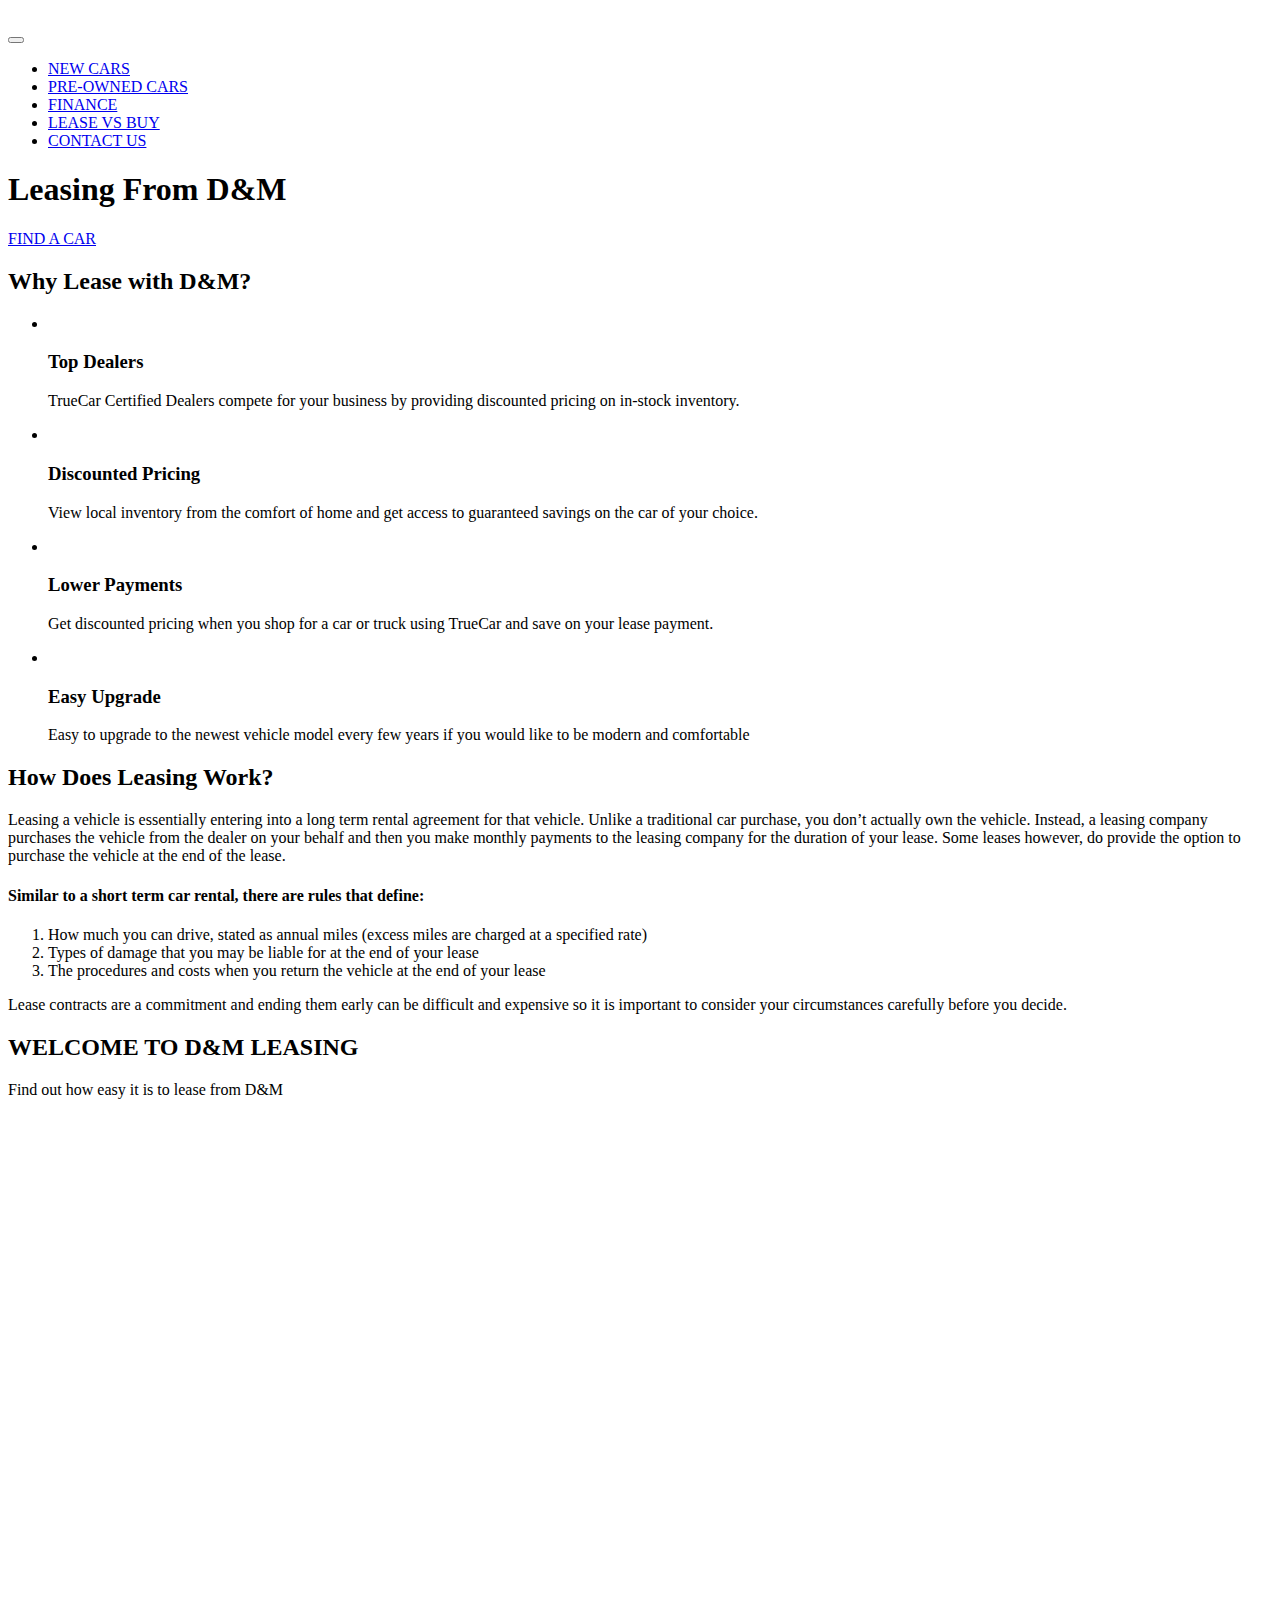
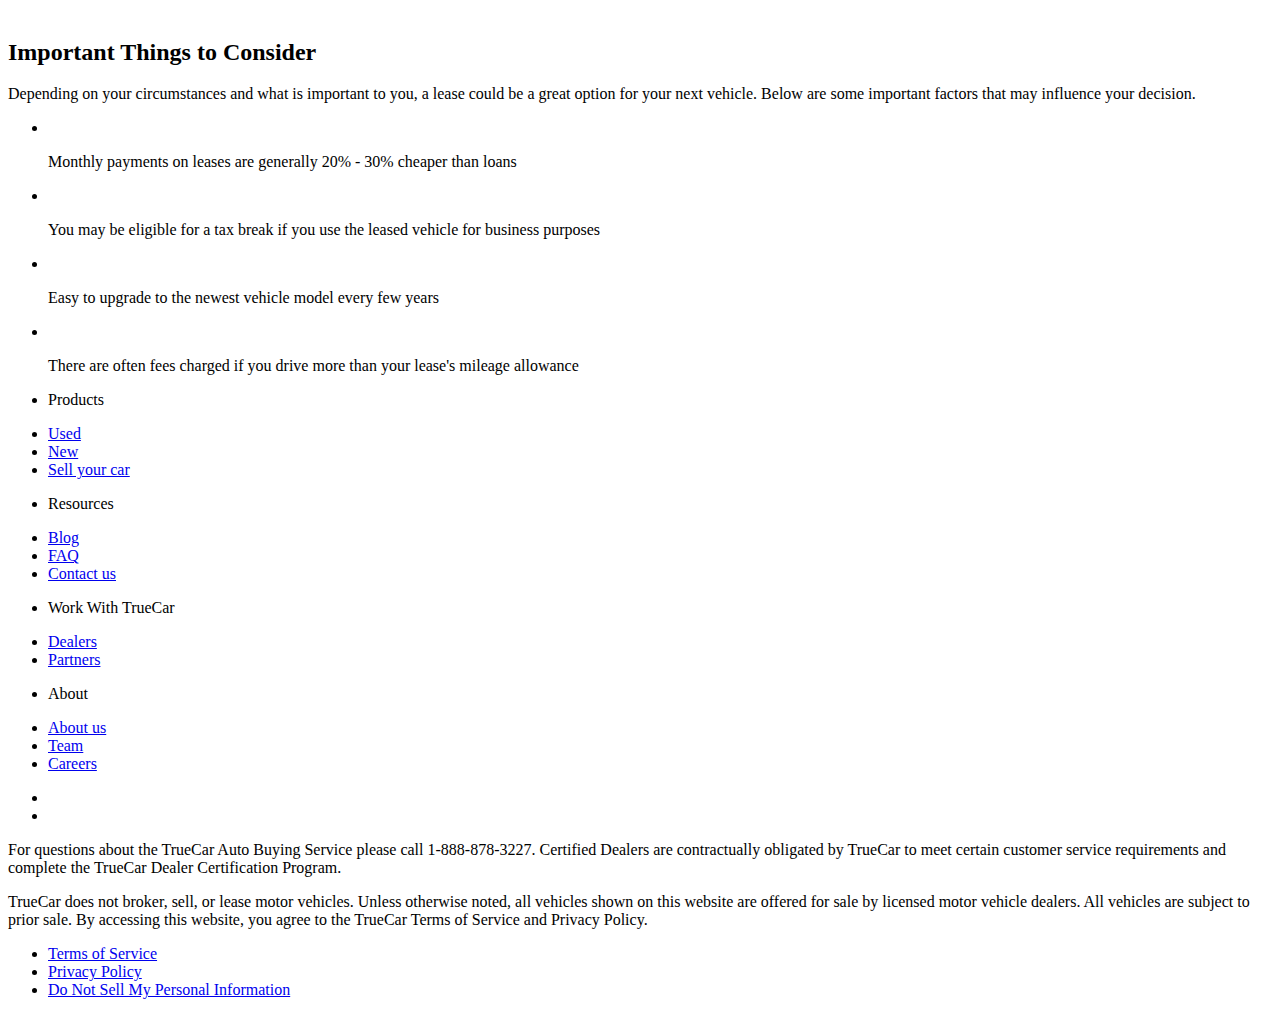
==== index.html @ e1362cfe "Add files via upload" ====
<!DOCTYPE html>
<html lang="en">

<head>
    <meta charset="UTF-8">
    <meta name="viewport" content="width=device-width, initial-scale=1.0">
    <title>Document</title>
    <link href="https://fonts.googleapis.com/css?family=Inter" rel="stylesheet" type="text/css">
    <link rel="stylesheet" href="https://cdn.jsdelivr.net/npm/swiper@11/swiper-bundle.min.css" />  <!-- чтобы не было конфликтов важно подкл. перед нашим style.css. (для слайдера с сайта https://swiperjs.com/) -->
    <link rel="stylesheet" href="css/style.css">
</head>

<body>
    <div class="wrapper">
        <header class="header header-main">
            <div class="container">
                <div class="header__inner">
                    <a href="index.html" class="logo">
                        <img class="logo__img" src="images/logo.svg" alt="">
                    </a>
                    <nav class="menu">
                        <button class="menu__btn">     <!-- для адаптации -->
                            <span></span>
                            <span></span>
                            <span></span>
                        </button>
                        <ul class="menu__list">
                            <li class="menu__list-item">
                                <a href="new-cars.html" class="menu__list-link">NEW CARS</a>
                            </li>
                            <li class="menu__list-item">
                                <a href="pre-owned.html" class="menu__list-link">PRE-OWNED CARS</a>
                            </li>
                            <li class="menu__list-item">
                                <a href="finance.html" class="menu__list-link">FINANCE</a>
                            </li>
                            <li class="menu__list-item">
                                <a href="lease.html" class="menu__list-link">LEASE VS BUY</a>
                            </li>
                            <li class="menu__list-item">
                                <a href="contacts.html" class="menu__list-link">CONTACT US</a>
                            </li>
                        </ul>
                    </nav>
                </div>
            </div>
        </header>
        <main class="main">
            <section class="top">
                <div class="container">
                    <h1 class="title">
                        Leasing From D&M
                    </h1>
                    <a href="new-cars.html" class="top__link">
                        FIND A CAR
                    </a>
                </div>
            </section>
            <div class="slider"> <!-- зайти на сайт https://swiperjs.com/ - Get Started -->
                <div class="swiper">
                    <div class="swiper-wrapper">
                        <div class="swiper-slide" style="background-image: url(images/slide-1.jpg);"></div>
                        <div class="swiper-slide" style="background-image: url(images/slide-2.jpg);"></div>
                        <div class="swiper-slide" style="background-image: url(images/slide-1.jpg);"></div>
                        <div class="swiper-slide" style="background-image: url(images/slide-2.jpg);"></div>
                    </div>
                    <div class="swiper-pagination"></div>
                </div>
            </div>
            <section class="why-lease">
                <div class="container">
                    <h2 class="section-title">
                        Why Lease with D&M?
                    </h2>
                    <ul class="why-lease__list">
                        <li class="why-lease__item">
                            <img class="why-lease__item-img" src="images/why-lease-1.svg" alt="">
                            <h3 class="why-lease__item-title">
                                Top Dealers
                            </h3>
                            <p class="why-lease__item-text">
                                TrueCar Certified Dealers compete for your business by providing discounted pricing on in-stock inventory.
                            </p>
                        </li>
                        <li class="why-lease__item">
                            <img class="why-lease__item-img" src="images/why-lease-2.svg" alt="">
                            <h3 class="why-lease__item-title">
                                Discounted Pricing
                            </h3>
                            <p class="why-lease__item-text">
                                View local inventory from the comfort of home and get access to guaranteed savings on the car of your choice.
                            </p>
                        </li>
                        <li class="why-lease__item">
                            <img class="why-lease__item-img" src="images/why-lease-3.svg" alt="">
                            <h3 class="why-lease__item-title">
                                Lower Payments
                            </h3>
                            <p class="why-lease__item-text">
                                Get discounted pricing when you shop for a car or truck using TrueCar and save on your lease payment.
                            </p>
                        </li>
                        <li class="why-lease__item">
                            <img class="why-lease__item-img" src="images/why-lease-4.svg" alt="">
                            <h3 class="why-lease__item-title">
                                Easy Upgrade
                            </h3>
                            <p class="why-lease__item-text">
                                Easy to upgrade to the newest vehicle model every few years if you would like to be modern and comfortable
                            </p>
                        </li>
                    </ul>
                </div>
            </section>
            <section class="how-does">
                <div class="container">
                    <div class="how-does__inner">
                        <h2 class="section-title">
                            How Does Leasing Work?
                        </h2>
                        <p class="how-does__text">
                            Leasing a vehicle is essentially entering into a long term rental agreement for that vehicle. Unlike a traditional car purchase, you don’t actually own the vehicle. Instead, a leasing company purchases the vehicle from the dealer on your behalf and then you make monthly payments to the leasing company for the duration of your lease. Some leases however, do provide the option to purchase the vehicle at the end of the lease.
                        </p>
                        <h4 class="how__does-title">
                            Similar to a short term car rental, there are rules that define:
                        </h4>
                        <ol class="how__does-list">
                            <li class="how__does-item">
                                How much you can drive, stated as annual miles (excess miles are charged at a specified rate)
                            </li>
                            <li class="how__does-item">
                                Types of damage that you may be liable for at the end of your lease
                            </li>
                            <li class="how__does-item">
                                The procedures and costs when you return the vehicle at the end of your lease
                            </li>
                        </ol>
                        <p class="how-does__text">
                            Lease contracts are a commitment and ending them early can be difficult and expensive so it is important to consider your circumstances carefully before you decide.
                        </p>
                    </div>
                </div>
            </section>
            <section class="video">
                <div class="container">
                    <h2 class="section-title video__title">
                        WELCOME TO D&M LEASING
                    </h2>
                    <p class="video__text">
                        Find out how easy it is to lease from D&M
                    </p>
                    <iframe class="video__content" width="1000" height="500" src="https://www.youtube.com/embed/5iivwe7GJz4?si=fmu6ma99NvH--dyZ" title="YouTube video player" frameborder="0" allow="accelerometer; autoplay; clipboard-write; encrypted-media; gyroscope; picture-in-picture; web-share" referrerpolicy="strict-origin-when-cross-origin" allowfullscreen></iframe>
                </div>
            </section>
            <section class="important">
                <div class="container">
                    <h2 class="section-title important__title">
                        Important Things to Consider
                    </h2>
                    <p class="important__text">
                        Depending on your circumstances and what is important to you, a lease could be a great option for your next vehicle. Below are some important factors that may influence your decision.
                    </p>
                    <ul class="important__list">
                        <li class="important__item">
                            <img class="important__item-img" src="images/imp-1.jpg" alt="">
                            <p class="important__item-text">
                                Monthly payments on leases are generally 20% - 30% cheaper than loans
                            </p>
                        </li>
                        <li class="important__item">
                            <img class="important__item-img" src="images/imp-2.jpg" alt="">
                            <p class="important__item-text">
                                You may be eligible for a tax break if you use the leased vehicle for business purposes
                            </p>
                        </li>
                        <li class="important__item">
                            <img class="important__item-img" src="images/imp-3.jpg" alt="">
                            <p class="important__item-text">
                                Easy to upgrade to the newest vehicle model every few years
                            </p>
                        </li>
                        <li class="important__item">
                            <img class="important__item-img" src="images/imp-4.jpg" alt="">
                            <p class="important__item-text">
                                There are often fees charged if you drive more than your lease's mileage allowance
                            </p>
                        </li>
                    </ul>
                </div>
            </section>
        </main>
        <footer class="footer">
            <div class="container">
                <nav class="footer__menu">
                    <ul class="footer__menu-list">
                        <li class="footer__menu-item">
                            <p class="footer__menu-title">Products</p>
                        </li>
                        <li class="footer__menu-item">
                            <a href="#" class="footer__menu-link">Used</a>
                        </li>
                        <li class="footer__menu-item">
                            <a href="#" class="footer__menu-link">New</a>
                        </li>
                        <li class="footer__menu-item">
                            <a href="#" class="footer__menu-link">Sell your car</a>
                        </li>
                    </ul>
                    <ul class="footer__menu-list">
                        <li class="footer__menu-item">
                            <p class="footer__menu-title">Resources</p>
                        </li>
                        <li class="footer__menu-item">
                            <a href="#" class="footer__menu-link">Blog</a>
                        </li>
                        <li class="footer__menu-item">
                            <a href="#" class="footer__menu-link">FAQ</a>
                        </li>
                        <li class="footer__menu-item">
                            <a href="#" class="footer__menu-link">Contact us</a>
                        </li>
                    </ul>
                    <ul class="footer__menu-list">
                        <li class="footer__menu-item">
                            <p class="footer__menu-title">Work With TrueCar</p>
                        </li>
                        <li class="footer__menu-item">
                            <a href="#" class="footer__menu-link">Dealers</a>
                        </li>
                        <li class="footer__menu-item">
                            <a href="#" class="footer__menu-link">Partners</a>
                        </li>
                    </ul>
                    <ul class="footer__menu-list">
                        <li class="footer__menu-item">
                            <p class="footer__menu-title">About</p>
                        </li>
                        <li class="footer__menu-item">
                            <a href="#" class="footer__menu-link">About us</a>
                        </li>
                        <li class="footer__menu-item">
                            <a href="#" class="footer__menu-link">Team</a>
                        </li>
                        <li class="footer__menu-item">
                            <a href="#" class="footer__menu-link">Careers</a>
                        </li>
                    </ul>
                </nav>
                <ul class="app">
                    <li class="app__item">
                        <a href="#" class="app__item-link">
                            <img class="app__item-img" src="images/appstore.svg" alt="">
                        </a>
                    </li>
                    <li class="app__item">
                        <a href="#" class="app__item-link">
                            <img class="app__item-img" src="images/googleplay.svg" alt="">
                        </a>
                    </li>
                </ul>
                <div class="footer__copy">
                    <p class="footer__copy-text">
                        For questions about the TrueCar Auto Buying Service please call 1-888-878-3227.
                        Certified Dealers are contractually obligated by TrueCar to meet certain customer service
                        requirements and complete the TrueCar Dealer Certification Program.
                    </p>
                    <p class="footer__copy-text">
                        TrueCar does not broker, sell, or lease motor vehicles. Unless otherwise noted, all vehicles
                        shown on this website are offered for sale by licensed motor vehicle dealers. All vehicles are
                        subject to prior sale. By accessing this website, you agree to the TrueCar Terms of Service and
                        Privacy Policy.
                    </p>
                </div>
                <nav class="copy__nav">
                    <ul class="copy__nav-list">
                        <li class="copy__nav-item">
                            <a href="#" class="copy__nav-link">Terms of Service</a>
                        </li>
                        <li class="copy__nav-item">
                            <a href="#" class="copy__nav-link">Privacy Policy</a>
                        </li>
                        <li class="copy__nav-item">
                            <a href="#" class="copy__nav-link">Do Not Sell My Personal Information</a>
                        </li>
                    </ul>
                </nav>
            </div>
        </footer>
    </div>


    <script src="https://cdn.jsdelivr.net/npm/swiper@11/swiper-bundle.min.js"></script> <!-- для слайдера с сайта https://swiperjs.com/ -->
    <script src="js/main.js"></script>
</body>

</html>
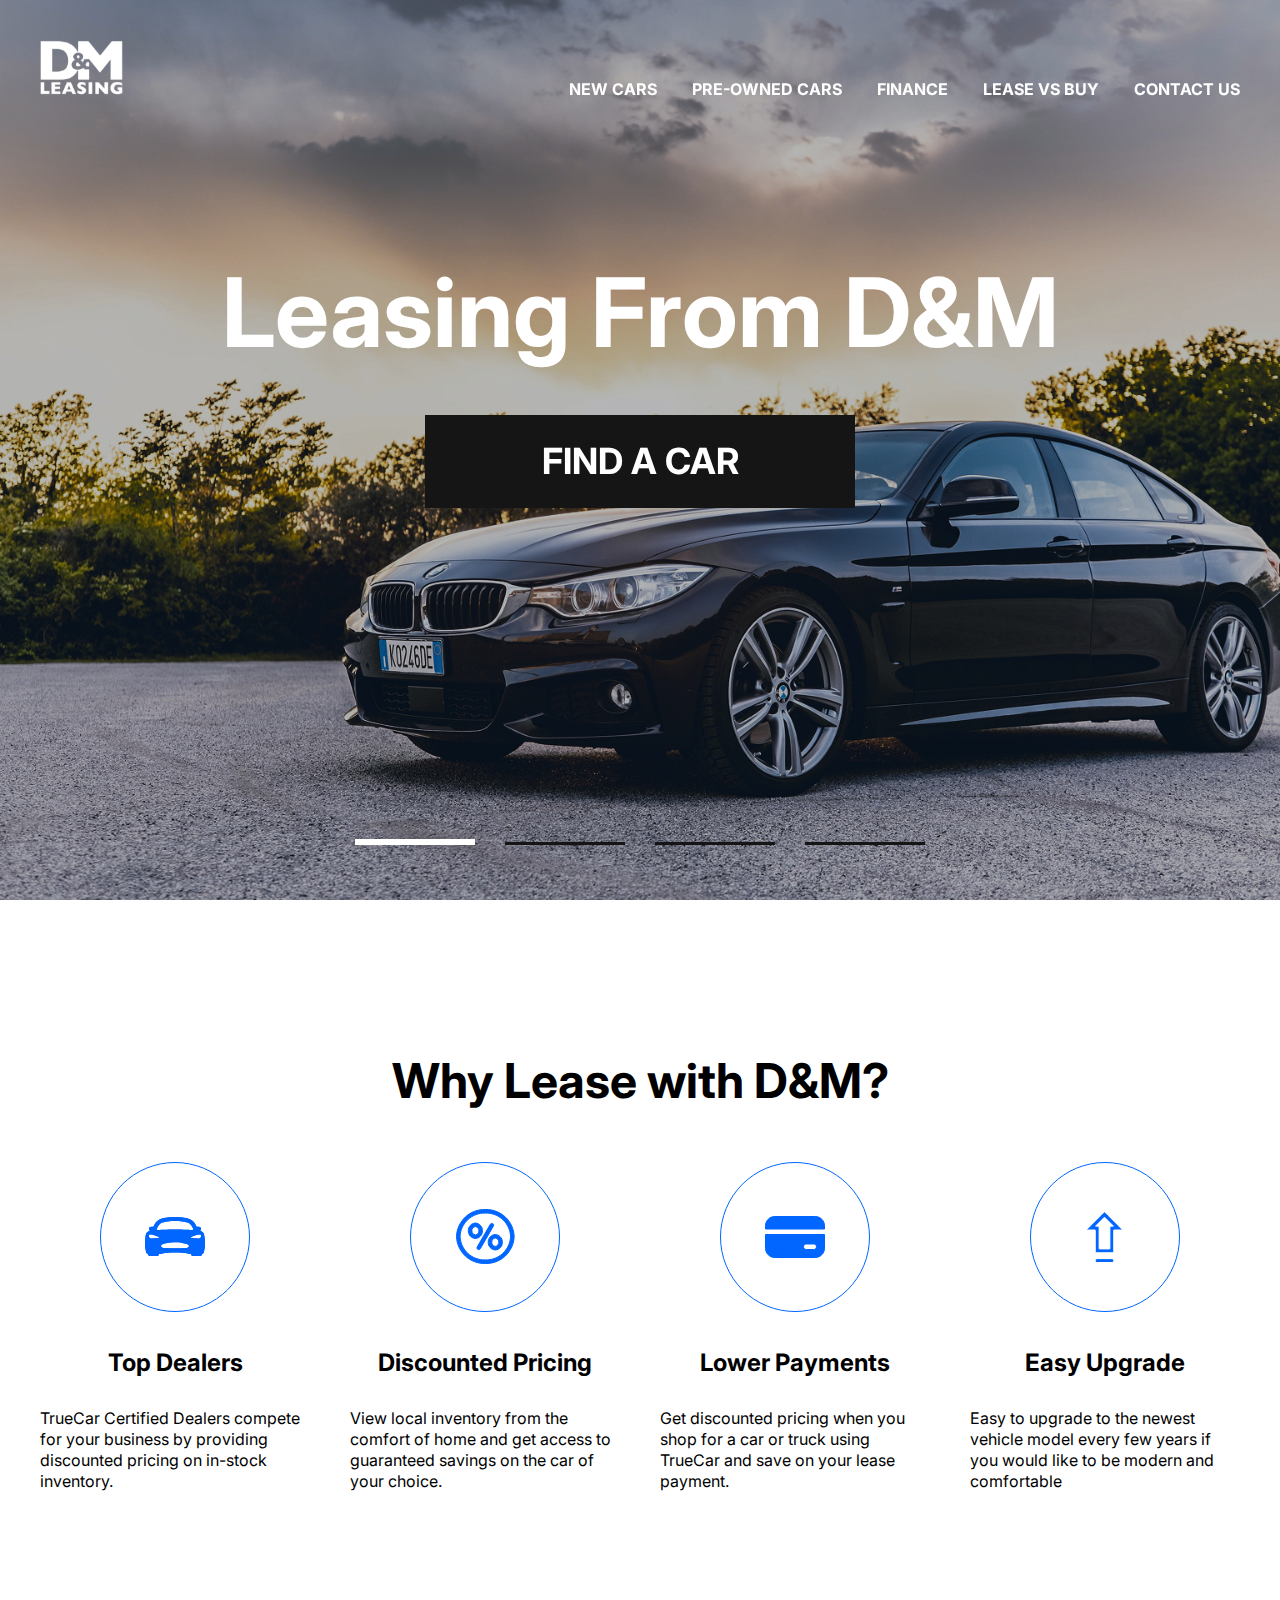
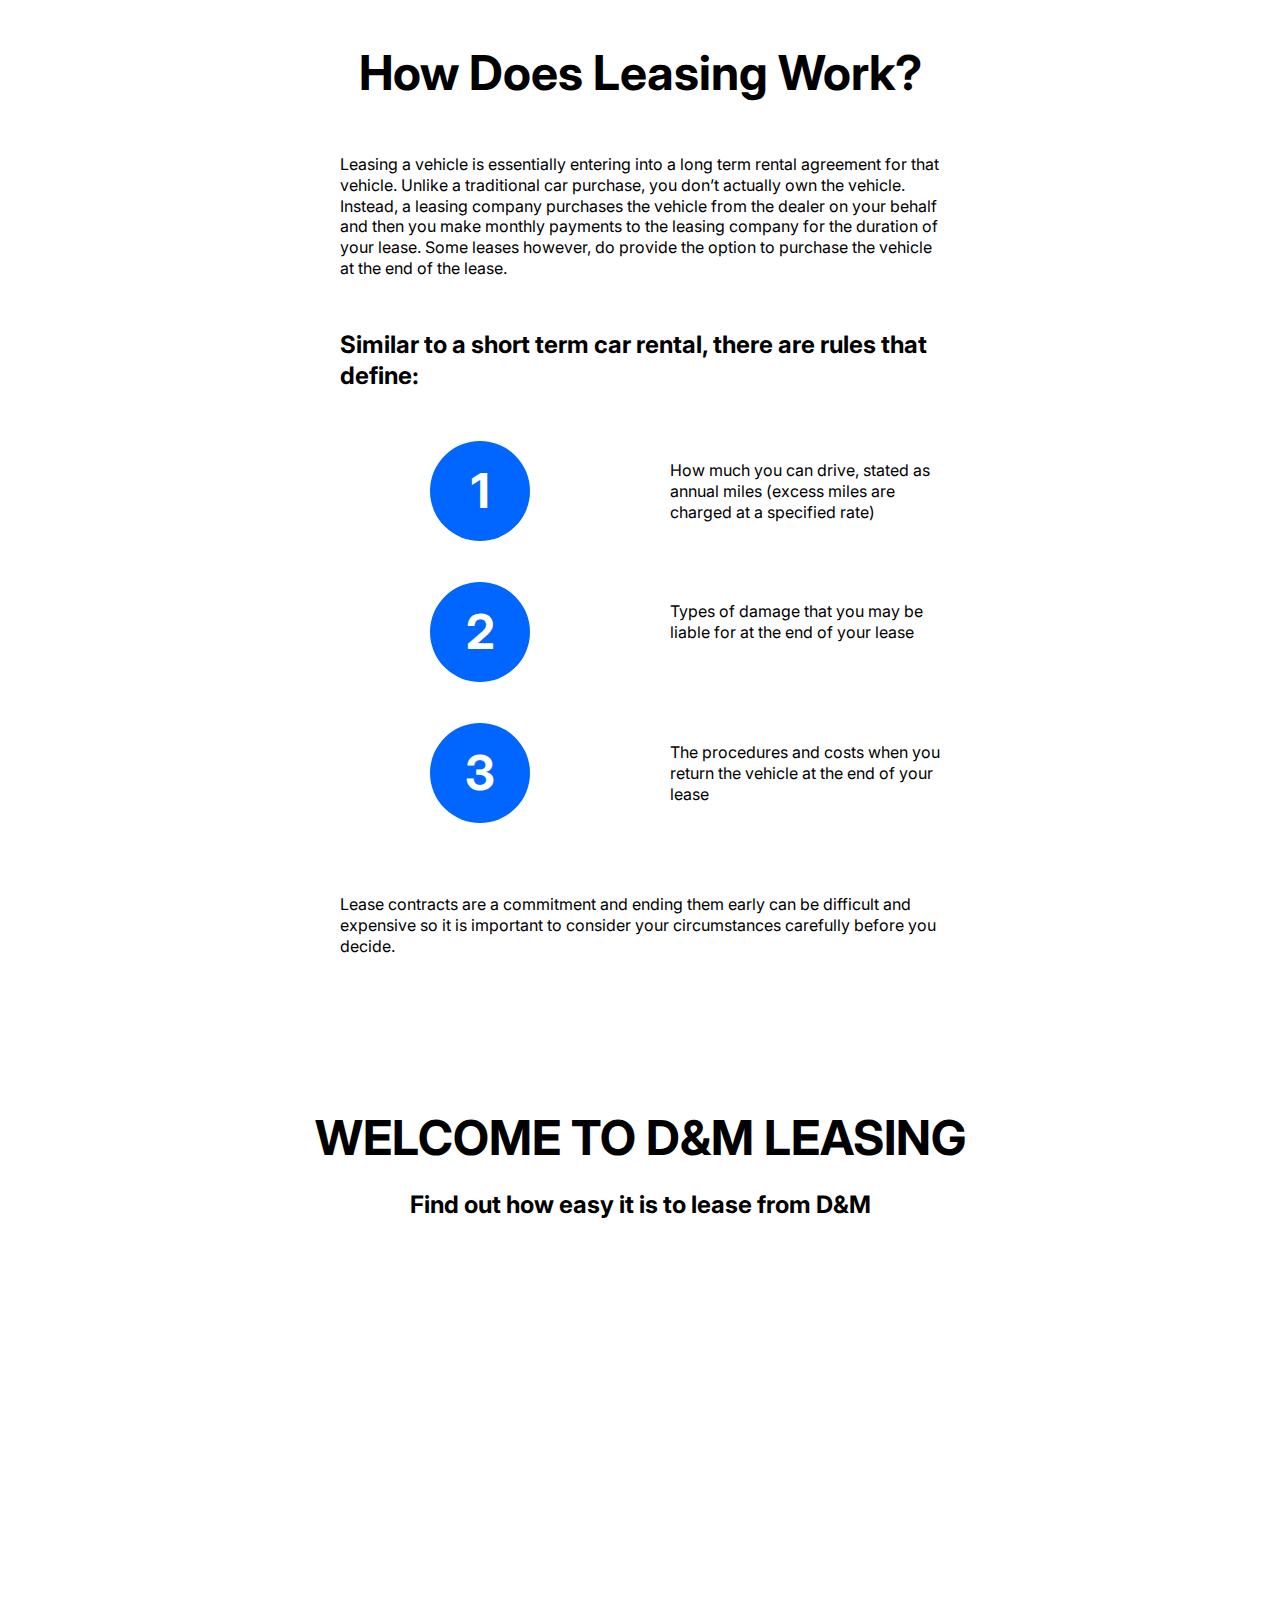
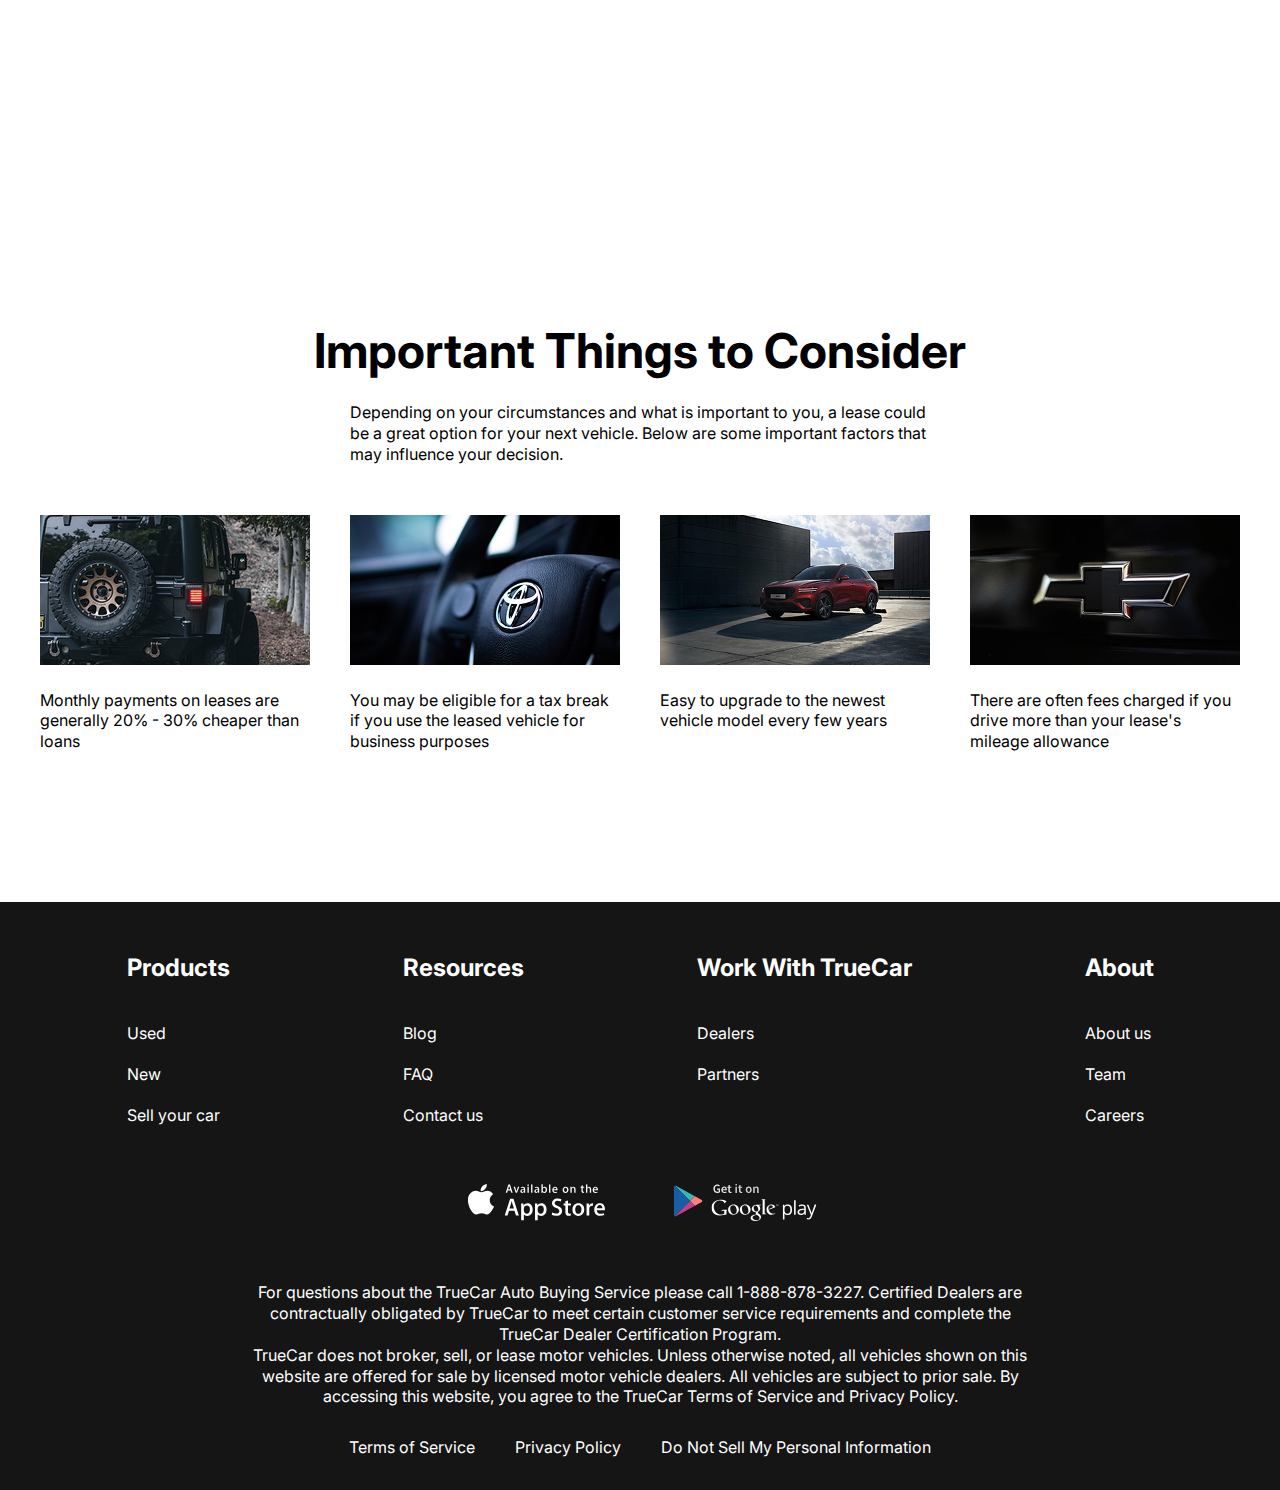
==== commit 4301e897: "Update index.html" ====
--- a/index.html
+++ b/index.html
@@ -4,7 +4,8 @@
 <head>
     <meta charset="UTF-8">
     <meta name="viewport" content="width=device-width, initial-scale=1.0">
-    <title>Document</title>
+    <title>Lease cars</title>
+    <link rel="icon" href="images/icon.png" sizes="32*32">
     <link href="https://fonts.googleapis.com/css?family=Inter" rel="stylesheet" type="text/css">
     <link rel="stylesheet" href="https://cdn.jsdelivr.net/npm/swiper@11/swiper-bundle.min.css" />  <!-- чтобы не было конфликтов важно подкл. перед нашим style.css. (для слайдера с сайта https://swiperjs.com/) -->
     <link rel="stylesheet" href="css/style.css">
@@ -293,4 +294,4 @@
     <script src="js/main.js"></script>
 </body>
 
-</html>+</html>
--- a/css/style.css
+++ b/css/style.css
@@ -0,0 +1,680 @@
+html{
+    box-sizing: border-box;
+}
+*, *::after, *::before {
+    box-sizing: inherit;  /* как у родителя */
+    margin: 0;
+    padding: 0;
+    /* outline: 1px solid red; */
+}
+html,
+body {
+    height: 100%;
+}
+ul {
+    list-style: none;
+}
+a {
+    text-decoration: none;
+    color: inherit;  /* как у родителя */
+}
+body {
+    font-family: 'Inter', sans-serif;
+    font-size: 16px;
+    font-weight: 400;
+    line-height: 1.3;
+}
+
+.header {
+    background-color: #151515;
+}
+.header-main {
+    background-color: transparent;  /* прозрачный */
+    position: absolute;  /* для картинки слайдера */
+    z-index: 10;  /* для картинки слайдера; чтобы работала ссылка z-index должен быть выше */
+    left: 0;    /* растянуть контент, который сдвинулся */
+    right: 0;   /* растянуть контент, который сдвинулся */
+}
+.section-title {
+    margin-bottom: 50px;
+    font-size: 48px;
+    font-weight: 700;
+    text-align: center;
+}
+.wrapper {
+    min-height: 100%;
+    display: flex;
+    flex-direction: column;
+}
+.container {
+    max-width: 1220px;  /* 1200 + padding 10+10 */
+    margin: 0 auto;
+    padding: 0 10px;
+}
+.header__inner {
+    padding-top: 40px;
+    padding-bottom: 45px;
+    display: flex;
+    justify-content: space-between;
+    align-items: flex-end; /* прижмет к низу */
+}
+.menu__list {
+    display: flex;
+    gap: 35px;
+}
+.menu__list-link {
+    color: #fff;
+    text-transform: uppercase;
+    font-weight: 700;
+}
+.menu__list-link--active { /* модификатор активной страницы, класс прописать в html в <a> в каждой странице 1 раз возле соответствующей ссылке, указывающей на данную страницу */
+    color: #0066FF;
+}
+
+.footer {
+    background-color: #151515;
+    padding: 50px 0 32px;  /* сверху по-бокам снизу */
+    color: #fff;
+}
+.footer__menu {
+    display: flex;
+    justify-content: space-around;
+    margin-bottom: 50px;
+}
+.footer__menu-list {
+    /* min-width: 250px;  - на всякий случай фиксируем максимальную ширину, для адаптива мешает */
+}
+.footer__menu-title {
+    font-size: 24px;
+    font-weight: 700;
+    padding-bottom: 20px;
+}
+.footer__menu-item + .footer__menu-item {  /* селектор "+" считывает с 2-го элемента */
+    padding-top: 20px;
+}
+.app {
+    display: flex;
+    justify-content: center;
+    gap: 40px;
+    margin-bottom: 52px;
+}
+.footer__copy {
+    max-width: 800px;
+    margin: 0 auto 30px; /* сверху по-бокам снизу */
+    text-align: center;
+}
+.copy__nav-list {
+    display: flex;
+    justify-content: center;
+    gap: 40px;
+}
+main {
+    flex-grow: 1; /* заполняет собой всю высоту */
+}
+.top {
+    color: #fff;
+    text-align: center;
+    padding-top: 250px; /* изначально было 105px, после position: absolute отступ считается от верха страницы */
+    padding-bottom: 50px;
+    position: absolute;  /* для картинки слайдера */
+    z-index: 5;  /* для картинки слайдера */
+    left: 0;    /* растянуть контент, который сдвинулся */
+    right: 0;   /* растянуть контент, который сдвинулся */
+}
+.title {
+    padding-bottom: 40px;
+    font-size: 96px;
+    font-weight: 700;
+}
+.top__link {
+    background-color: #151515;
+    padding: 23px;  /* чтобы зарезервировать отступ по бокам */
+    max-width: 430px;
+    width: 100%;   /* чтобы применилась max-width */
+    display: inline-block;  /* чтобы отступы работали, т.к. тег <а> строчный */
+    text-transform: uppercase;
+    font-size: 36px;
+    font-weight: 700;
+}
+/* .swiper-wrapper {
+    background: rgba(21,21,21,0.3);  - не работает затемнение
+} */
+.swiper-slide {
+    height: 100vh;  /* 100% высоты экрана */
+    background-size: cover;  /* чтобы картинка заполнила всю ширину */
+    background-position: center;
+    position: relative;    /* для наложение затемняющего фона */
+}
+.swiper-slide::before {    /* наложение затемняющего фона */
+    content: "";
+    position: absolute;
+    inset: 0;  /* Располагает элемент (::before) во всю ширину и высоту родителя */
+    background: rgba(21, 21, 21, 0.3);
+    z-index: 1;
+}
+.swiper-pagination-bullet {  /* найти в dev tool класс отображ.передвиж. слайдера и стилизировать под макет */
+    width: 120px;
+    height: 3px;
+    background-color: #151515;
+    border-radius: 0;
+    opacity: 1;  /* убирает прозрачность */ 
+}
+/* найти в dev tool класс отображ.передвиж. слайдера и стилизировать под макет */
+.swiper-pagination-horizontal.swiper-pagination-bullets .swiper-pagination-bullet {
+    margin: 0 15px;
+}
+.swiper-pagination-bullets.swiper-pagination-horizontal {
+    bottom: 50px;
+}
+
+.swiper-pagination-bullet-active {
+    height: 6px;
+    background-color: #fff;
+}
+
+.why-lease {
+    padding: 150px 0;
+}
+.why-lease__list {
+    display: grid;
+    grid-template-columns: repeat(4, 1fr);
+    gap: 40px;
+    text-align: center;
+}
+.why-lease__item-img {
+    margin-bottom: 30px;
+}
+.why-lease__item-title {
+    margin-bottom: 30px;
+    font-size: 24px;
+    font-weight: 700;
+}
+.why-lease__item-text {
+    text-align: left;
+}
+.how-does {
+    padding-bottom: 150px;
+}
+.how-does__inner {
+    max-width: 600px;
+    margin: 0 auto;
+}
+.how__does-title {
+    font-size: 24px;
+    font-weight: 700;
+    padding-top: 50px;
+}
+.how__does-list {
+    padding: 50px 0 70px;
+    counter-reset: myCounter;
+}
+.how__does-item {
+    list-style-type: none;
+    width: 270px;
+    position: relative;
+    margin-left: auto;
+    box-sizing: content-box;
+    padding: 19px 0 19px 240px;
+    min-height: 63px;
+}
+.how__does-item + .how__does-item {   /* селектор "+" считывает с 2-го элемента */
+    margin-top: 40px;
+}
+.how__does-item::before {
+    counter-increment: myCounter;
+    content: counter(myCounter);
+    display: flex;
+    justify-content: center;
+    align-items: center;
+    font-size: 48px;
+    font-weight: 700;
+    background-color: #0066FF;
+    width: 100px;
+    height: 100px;
+    border-radius: 50%;
+    color: #fff;
+    position: absolute;
+    left: 0;
+    top: 0;
+}
+.video {
+    padding-bottom: 150px;
+}
+.video__title {
+    margin-bottom: 20px;
+}
+.video__text {
+    font-size: 24px;
+    font-weight: 700;
+    margin-bottom: 50px;
+    text-align: center;
+}
+.video__content {
+    margin: 0 auto;
+    display: block;  /* чтобы применился margin */
+}
+.important {
+    padding-bottom: 150px;
+}
+.important__title {
+    margin-bottom: 20px;
+}
+.important__text {
+    max-width: 580px;
+    margin: 0 auto 50px;
+}
+.important__list {
+    display: grid;
+    grid-template-columns: repeat(4, 1fr);
+    gap: 40px;
+}
+.important__item-img {
+    margin-bottom: 20px;
+}
+
+.contacts {
+    padding: 100px 0 150px;
+}
+.contacts__title {
+    margin-bottom: 20px;
+}
+.contacts__text {
+    text-align: center;
+    font-weight: 700;
+    font-size: 24px;
+    margin-bottom: 50px;
+    padding: 0 100px;  /* если вдруг будет больше текста */
+}
+form {
+    max-width: 580px;
+    margin: 0 auto;
+    display: flex;
+    justify-content: space-between;
+    flex-wrap: wrap;
+}
+.form__input {
+    width: 270px;
+    padding: 18px 20px;
+    display: inline-block;
+    border: 1px solid #0066FF;
+    margin-bottom: 50px;
+    font-family: 'Inter', sans-serif; /* для input лучше указать */
+    font-size: 16px;  /* для input лучше указать */
+    font-weight: 400;  /* для input лучше указать */
+    line-height: 1.3;  /* для input лучше указать */
+    color: #000;  /* для input лучше указать */
+}
+.form__input::placeholder,
+.form__textarea::placeholder {
+    font-family: 'Inter', sans-serif;
+    font-size: 16px;
+    font-weight: 400;
+    line-height: 1.3;
+    color: #000;
+    opacity: 0.5;
+}
+.form__textarea {
+    width: 100%;
+    resize: none;  /* запрещаем увеличиваться */
+    padding: 28px 20px;
+    height: 290px;
+    border: 1px solid #0066FF;
+    font-family: 'Inter', sans-serif;
+    font-size: 16px;
+    font-weight: 400;
+    line-height: 1.3;
+    color: #000;
+    margin-bottom: 50px;
+}
+.form__btn {
+    text-transform: uppercase;
+    color: #fff;
+    background-color: #151515;
+    font-family: 'Inter', sans-serif;
+    font-size: 16px;
+    font-weight: 400;
+    padding: 13px 61px;
+    margin: 0 auto;   /* сработало, потому что это flex-элемент */
+    border: none;
+}
+.blog {
+    padding-bottom: 150px;
+}
+.blog__items {
+    display: grid;
+    grid-template-columns: repeat(2, 1fr);
+    gap: 40px;
+    margin-bottom: 70px;
+}
+.blog__item {
+    display: flex;
+    justify-content: space-between;
+    flex-wrap: wrap;
+}
+.blog__item-img {
+    margin-bottom: 30px;
+    width: 100%;
+}
+.blog__item-title {
+    flex-basis: 446px;
+    font-size: 24px;
+    font-weight: 700;
+}
+.blog__item-link {
+    color: #fff;
+    background-color: #0066FF;
+    padding: 4px 20px;
+}
+.showmore-link {
+    text-transform: uppercase;
+    background-color: #151515;
+    padding: 13px;
+    color: #fff;
+    width: 225px;
+    margin: 0 auto;
+    text-align: center;
+    display: block;
+}
+.choose {
+    padding: 100px 0 150px;
+}
+.tabs {
+    margin-bottom: 70px;
+}
+.tabs__btn {
+    padding: 0 150px 100px;  /* 0-сверху 150-по бокам  100-снизу */
+    display: flex;
+    justify-content: space-between;
+    gap: 80px;
+}
+.tabs__btn-item {
+    font-size: 24px;
+    font-weight: 700;
+    cursor: pointer;
+    border: none;
+    background-color: transparent;
+    padding: 0;
+}
+.tabs__btn-item--active {
+    color: #0066FF;
+}
+.tabs__content-item {
+    display: none;
+    grid-template-columns: repeat(4, 1fr);
+    gap: 100px 40px;  /* по-вертикали по-горизонтали */
+}
+.tabs__content-item.tabs__content-item--active {
+    display: grid;
+}
+.card {
+    text-align: center;
+}
+.card__content {
+    padding: 0 5px;
+    border: 1px solid #0066FF;
+    border-top: 0;
+}
+.card__img {
+    display: block;  /* чтобы у картинки убрать отступ */
+}
+.card__title {
+    padding-top: 20px;
+    font-size: 24px;
+    font-weight: 700;
+    margin-bottom: 20px;
+}
+.card__text {
+    margin-bottom: 20px;
+}
+.card__price {
+    margin-bottom: 20px;
+    font-size: 24px;
+    font-weight: 700;
+}
+.card__link {
+    display: block;
+    color: #0066FF;
+    border: 1px solid #0066FF;
+    border-top: 0;
+}
+.menu__btn {         /* адаптация menu__list */
+    width: 30px;
+    height: 20px;
+    display: flex;
+    flex-direction: column;
+    justify-content: space-between;
+    padding: 0;        /* обнуляем стили по умолчанию */
+    border: none;      /* обнуляем стили по умолчанию */
+    background-color: transparent;      /* обнуляем стили по умолчанию */
+    cursor: pointer;
+    display: none;     /* скрываем, отобразим в @media (max-width: 860px) */
+}
+.menu__btn span {
+    height: 2px;
+    background-color: #fff;
+    width: 100%;
+}
+
+.card__img {
+    width: 100%;    /* картинки при уменьшении экрана - уменьшаются */
+}
+
+.pre-owned {
+    padding: 100px 0 150px;
+}
+.pre-owned__text {
+    text-align: center;
+    font-weight: 700;
+    font-size: 24px;
+    padding: 0 100px;
+}
+.finance {
+    padding: 100px 0 150px;
+}
+.finance__text {
+    text-align: center;
+    font-weight: 700;
+    font-size: 24px;
+    padding: 0 100px;
+}
+.lease {
+    padding: 100px 0 150px;
+}
+.lease__text {
+    text-align: center;
+    font-weight: 700;
+    font-size: 24px;
+    padding: 0 100px;    
+}
+
+@media (max-width: 1180px) {
+    .important__list {
+        gap: 30px 20px;
+    }
+    .important__item-img {
+        width: 100%;
+    }
+    .tabs__content-item {
+        grid-template-columns: repeat(3, 1fr);
+    }
+}
+
+@media (max-width: 1040px){
+    .video__content {
+        width: 100%;
+    }
+    .tabs__btn {
+        padding: 0 0 50px;   /* 50 - снизу */
+        gap: 20px;
+    }
+}
+
+
+@media (max-width: 860px) {
+    .menu__btn {
+        display: flex;
+    }
+    .menu__btn,
+    .logo {
+        position: relative;
+        z-index: 10;
+    }
+    .menu__list {
+        position: absolute;
+        z-index: 5;
+        background-color: #151515;
+        flex-direction: column;
+        align-items: center;
+        top: 0;
+        left: 0;
+        right: 0;
+        bottom: 0;
+        padding-top: 200px;
+        height: 100vh;
+        transform: translateY(-100%);  /* прячем меню */
+        transition: transform 0.3s ease;   /* добавляем плавность */
+    }
+    .menu__list.menu__list--active {
+        transform: translateY(0%);  /* отображаем меню, записан в js */
+    }
+    .why-lease__list {
+        grid-template-columns: repeat(2, 1fr);
+        gap: 20px;
+    }
+    .important__list {
+        grid-template-columns: repeat(2, 1fr);
+    }
+    .tabs__content-item {
+        grid-template-columns: repeat(2, 1fr);
+    }
+}
+
+@media (max-width: 768px) {
+    .title {
+        font-size: 70px;
+    }
+    .top__link {
+        padding: 16px;
+        max-width: 360px;
+        font-size: 28px;
+    }
+    .swiper-pagination-bullet {
+        width: 60px;
+    }
+    .swiper-pagination-bullet-active {
+        height: 4px;
+    }
+    .video__content {
+        height: 400px;
+    }
+    .footer__menu {
+        display: grid;
+        grid-template-columns: repeat(2, 1fr);
+        gap: 40px;
+    }
+}
+
+@media (max-width: 650px) {
+    .tabs__content-item {
+        grid-template-columns: repeat(1, 1fr);
+    }
+    .tabs__btn-item {
+        font-size: 18px;
+    }
+    .blog__items {
+        grid-template-columns: repeat(1, 1fr);
+    }
+    .contacts,
+    .finance,
+    .lease,
+    .pre-owned {
+        padding: 50px 0;
+    }
+    .form__input {
+        width: 100%;
+        margin-bottom: 30px;
+    }
+    .contacts__text,
+    .pre-owned__text,
+    .finance__text,
+    .lease__text {
+        padding: 0;
+    }
+}
+
+@media (max-width: 540px) {
+    .title {
+        font-size: 60px;
+    }
+    .top__link {
+        max-width: 310px;
+        font-size: 24px;
+    }
+    .swiper-pagination-horizontal.swiper-pagination-bullets .swiper-pagination-bullet {
+        margin: 0 10px;
+    }
+    .swiper-pagination-bullet {
+        width: 35px;
+    }
+    .why-lease__list {
+        grid-template-columns: repeat(1, 1fr);
+    }
+    .why-lease {
+        padding: 50px 0;
+    }
+    .section-title {
+        font-size: 34px;
+    }
+    .how__does-list {
+        padding: 30px 0 40px;
+    }
+    .how-does {
+        padding-bottom: 50px;
+    }
+    .video {
+        padding-bottom: 50px;
+    }
+    .video__content {
+        height: 200px;
+    }
+    .how__does-item {
+        padding: 65px 0 19px 0;
+        margin-right: auto;
+    }
+    .how__does-item::before {
+        right: 0;
+        margin: 0 auto;
+        width: 50px;
+        height: 50px;
+        font-size: 32px;
+    }
+    .important__list {
+        grid-template-columns: repeat(1, 1fr);
+    }
+    .app,
+    .copy__nav-list {
+        flex-direction: column;
+        align-items: center;
+    }
+    .copy__nav-list {
+        gap: 20px;
+    }
+    .blog__item-title {
+        margin-bottom: 10px;
+    }
+    .blog__item-link {
+        margin-left: auto;
+    }
+    .tabs__btn {
+        flex-direction: column;
+    }
+    .choose {
+        padding: 50px 0;
+    }
+    .tabs__content-item {
+        gap: 40px;
+    }
+    .blog {
+        padding-bottom: 50px;
+    }
+}
